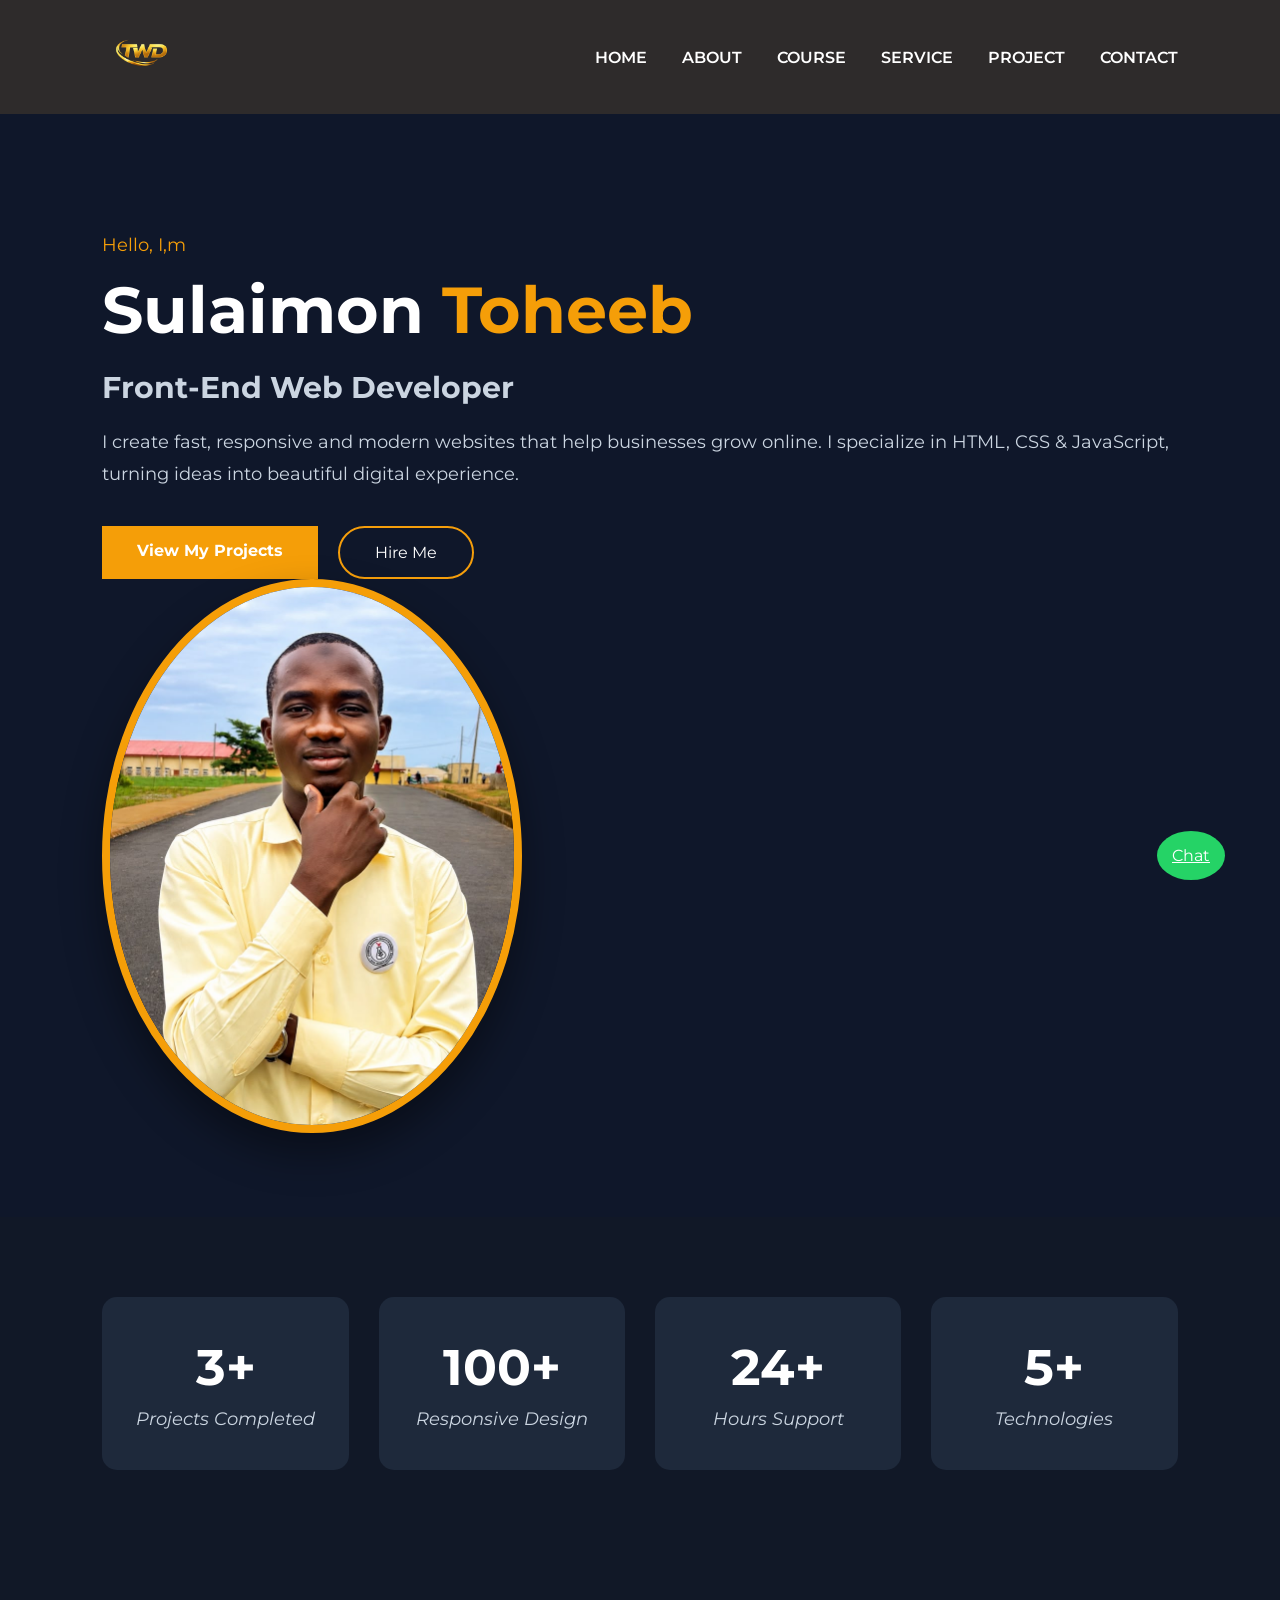
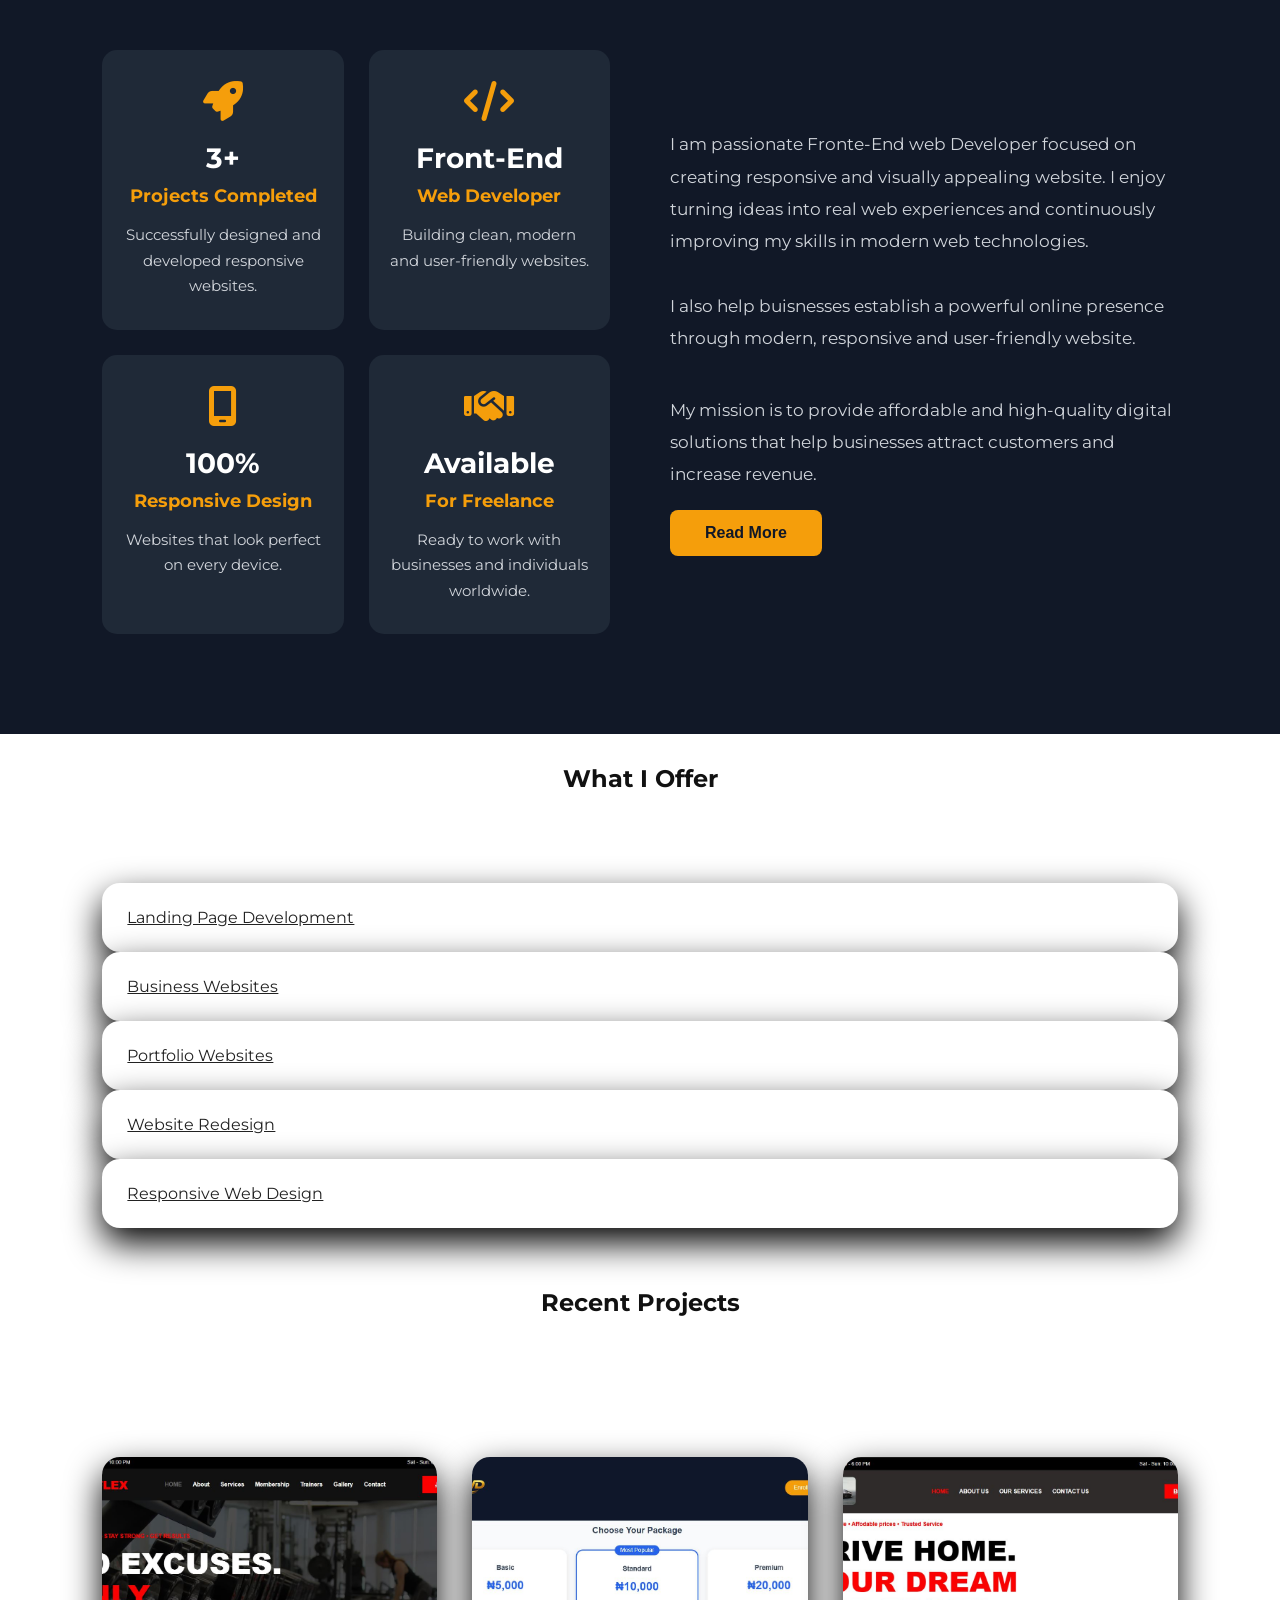
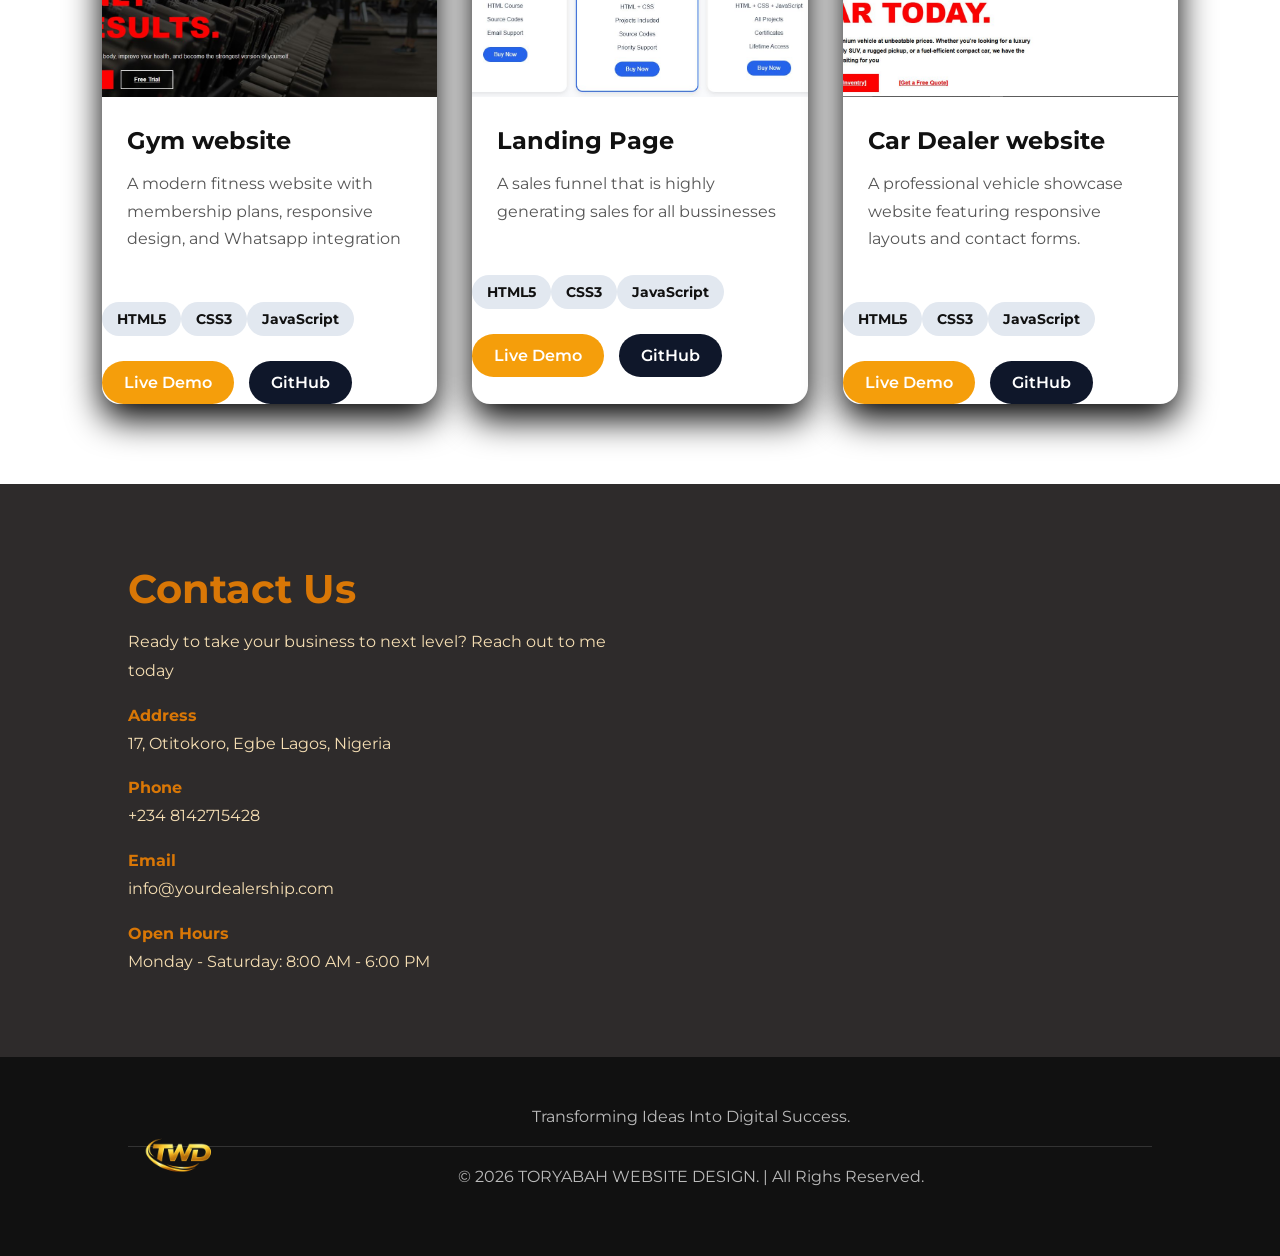
==== index.html @ d2d8fadf "initial website upload" ====
<!DOCTYPE html>
<html lang="en">
<head>
    <meta charset="UTF-8">
    <meta name="viewport" content="width=device-width, initial-scale=1.0">
   <title>Toryabah_Webite_Design | Fronte-End Developer</title>
    <link rel="preconnect" href="https://fonts.googleapis.com">
    <link rel="preconnect" href="https://fonts.gstatic.com" crossorigin>
    <link href="https://fonts.googleapis.com/css2?family=Montserrat:wght@300;400;500;600;700;800&display=swap" rel="stylesheet">
    <link rel="stylesheet" href="https://cdnjs.cloudflare.com/ajax/libs/font-awesome/6.7.2/css/all.min.css">
    <link rel="stylesheet" href="style.css">
    <link rel="icon" type="image/png" href="image/fav-icon.png">
</head>
<body>
    <header>

        <nav>

            <div class="logo">
            <a href="index.html"><img src="./image/fav-icon.png" alt=""></a>
            </div>

            <ul class="nav-links">
                <li class="active"><a href="index.html">home</a></li>
                <li><a href="about.html">about</a></li>
                <li><a href="course.html">course</a></li>
                <li><a href="service.html">service</a></li>
                 <li><a href="project.html">project</a></li>
                <li><a href="contact.html">contact</a></li>
                
            </ul>

            <div class="menu-btn">
                <i class="fas fa-bars"></i>
            </div>
        </nav>
    </header>

    <!--HERO SECTION-->
    <section class="hero">
        <div class="hero-text">

            <p class="intro">
                Hello, I,m
            </p>

            <h1>Sulaimon <span>Toheeb</span></h1>
            <h2>Front-End Web Developer</h2>
           
            <p class="description">
                I create fast, responsive and modern websites that help businesses grow online. 
                I specialize in HTML, CSS & JavaScript, turning ideas into beautiful digital experience.
            </p>

           <div class="hero-button">
             <a href="project.html" class="primary-btn">View My Projects</a>
            <a href="contact.html" class="secondary-btn">Hire Me</a>
           </div>

           <div class="hero-image">
            <img src="./image/My_image.jpg" alt="">
           </div>

        </div>
    </section>


    <!--WHY CHOOSE ME SECTION-->

    <section class="">

            <div class="stats">
                <div class="stat-box">
                    <h2 class="counter" data-target="3">0</h2>
                    <p>Projects Completed</p>
                </div>

                <div class="stat-box">
                    <h2 class="counter" data-target="100">0</h2>
                    <p>Responsive Design</p>
                </div>

                <div class="stat-box">
                    <h2 class="counter" data-target="24">0</h2>
                    <p>Hours Support</p>
                </div>

                <div class="stat-box">
                    <h2 class="counter" data-target="5">0</h2>
                    <p>Technologies</p>
               </div>
             </div>
    </section>

    <!--ABOUT SECTION-->

    <section class="about-me">
        
        <div class="about-container">
            <div class="about-highlights">

    <div class="highlight-card">
                <i class="fas fa-rocket"></i>
                <h3>3+</h3>
                <h4>Projects Completed</h4>
                <p>Successfully designed and developed responsive websites.</p>
            </div>

            <div class="highlight-card">
                <i class="fas fa-code"></i>
                <h3>Front-End</h3>
                <h4>Web Developer</h4>
                <p>Building clean, modern and user-friendly websites.</p>
            </div>

            <div class="highlight-card">
                <i class="fas fa-mobile-screen"></i>
                <h3>100%</h3>
                <h4>Responsive Design</h4>
                <p>Websites that look perfect on every device.</p>
            </div>

            <div class="highlight-card">
                <i class="fas fa-handshake"></i>
                <h3>Available</h3>
                <h4>For Freelance</h4>
                <p>Ready to work with businesses and individuals worldwide.</p>
            </div>

        </div>

            <div class="text-box">
            <p>
                I am passionate Fronte-End web Developer focused on creating responsive and visually 
                appealing website. I enjoy turning ideas into real web experiences and continuously improving
                my skills in modern web technologies. <br><br>
                I also help buisnesses establish a powerful online presence through modern, responsive and user-friendly website.

            </p><br>

            <p>
                My mission is to provide affordable and high-quality digital solutions that help businesses
                attract customers and increase revenue.
            </p>

           <button class="about-btn"><a href="about.html">Read More</a></button>
            </div>
        </div>
    </section>

    
    <!--SERVICES SECTION-->

    <section class="service">
        <h2 class="section-title">What I Offer</h2>

            <div class="grid-a">
                <div class="card"><a href="#">Landing Page Development</a></div>

                <div class="card"><a href="#">Business Websites</a></div>

                <div class="card"><a href="#">Portfolio Websites</a></div>

                <div class="card"><a href="#">Website Redesign</a></div>

                <div class="card"><a href="#">Responsive Web Design</a></div>
            </div>
    </section>

    

    <!--PROJECTS SECTION-->

    <section class="project">
        <h2 class="section-title">Recent Projects</h2>

            <div class="grid-project">

                <div class="project-card">
                    <div class="project-image">
                        <img src="./image/gym_photo.JPG" alt="image avaliability">
                    </div>

                    <div class="project-content">
                        <h3>Gym website</h3>

                        <p>
                        A modern fitness website with membership plans, responsive design, and Whatsapp integration
                    </p>
                    </div>

                    <div class="project-tech">
                        <span>HTML5</span>
                        <span>CSS3</span>
                        <span>JavaScript</span>
                    </div>

                    <div class="project-button">
                        <a href="#" class="live-btn">Live Demo</a>
                        <a href="#" class="github-btn">GitHub</a>
                    </div>
                    
                </div>
                
                
                <div class="project-card">
                    <div class="project-image">
                        <img src="./image/sales_photo.JPG" alt="image avaliability">
                    </div>

                    <div class="project-content">
                        <h3>Landing Page</h3>

                        <p>
                             A sales funnel that is highly generating sales for all bussinesses
                        </p>
                    </div>

                    <div class="project-tech">
                        <span>HTML5</span>
                        <span>CSS3</span>
                        <span>JavaScript</span>
                    </div>

                    <div class="project-button">
                        <a href="https://toryabah.github.io/Code-Future/#" class="live-btn">Live Demo</a>
                        <a href="#" class="github-btn">GitHub</a>
                    </div>
                    
                </div>


                 <div class="project-card">
                    <div class="project-image">
                        <img src="./image/car_photo.JPG" alt="image avaliability">
                    </div>

                    <div class="project-content">
                         <h3>Car Dealer website</h3>

                        <p>
                            A professional vehicle showcase website featuring responsive layouts and contact forms.
                        </p>
                    </div>

                    <div class="project-tech">
                        <span>HTML5</span>
                        <span>CSS3</span>
                        <span>JavaScript</span>
                    </div>

                    <div class="project-button">
                        <a href="#" class="live-btn">Live Demo</a>
                        <a href="#" class="github-btn">GitHub</a>
                    </div>
                    
                </div>
            
            </div>
    </section>


     <!--CONTACT & MAP SECTION-->

    <section class="contact-info" id="contact">
        <div class="contact-container">

            <div class="contact-info">
                <h2>Contact Us</h2>
                <p>
                    Ready to take your business to next level? Reach out to me today
                </p>

                <div class="info-box">
                    <h4>Address</h4>
                    <p>17, Otitokoro, Egbe Lagos, Nigeria</p>
                </div>

                <div class="info-box">
                    <h4>Phone</h4>
                    <p>+234 8142715428</p>
                </div>

                <div class="info-box">
                    <h4>Email</h4>
                    <p>info@yourdealership.com</p>
                </div>

                <div class="info-box">
                    <h4>    Open Hours</h4>
                    <p>Monday - Saturday: 8:00 AM - 6:00 PM</p>
                </div>
            </div>

            <!--GOOGLE MAP SECTION-->

            <div class="map">
        
                <iframe src="https://www.google.com/maps/embed?pb=!1m18!1m12!1m3!1d3963.816328585196!2d3.2785801743594916!3d6.544862422916042!2m3!1f0!2f0!3f0!3m2!1i1024!2i768!4f13.1!3m3!1m2!1s0x103b8fbf0b01f88b%3A0xfa93afa19399797b!2s17%20Otitokoro%20St%2C%20Egbe%2C%20Lagos%20102213%2C%20Lagos!5e0!3m2!1sen!2sng!4v1782736744847!5m2!1sen!2sng" 
                width="600" height="450" style="border:0;" allowfullscreen="" loading="lazy" referrerpolicy="strict-origin-when-cross-origin"></iframe>
            </div>
        </div>
    </section>

    <!--FOOTER SECTION-->
        <footer class="footer">
            <div class="footer-content">
            <a href="index.html"> <img src="./image/fav-icon.png" alt="Logo Avalaibility"></a>
            <p>
                Transforming Ideas Into Digital Success.  
            </p>

            <!--   <div class="social-icon">
                <a href="" class="fab fa-facebook-f"></a>
                <a href="" class="fab fa-instagram"></a>
               <a href="" class="fab fa-x-twitter"></a>
                <a href="" class="fab fa-whatsapp"></a>
                <a href="" class="fab fa-youtube"></a>
            </div>  -->

            <p class="copyright">
                &copy; 2026 TORYABAH WEBSITE DESIGN. | All Righs Reserved.
            </p>
            </div>
        </footer>

            <button id="scrollTopBtn">
                <i class="fas fa-arrow-up"></i>
            </button>


           <a href="https://wa.me/2348142715428" 
                style="position:fixed;bottom:20px;right: 55px;
                background:#25D366;color:white;
                padding:15px;border-radius:50%;">
                Chat
            </a>

            <script src="script.js"></script>

</body>
</html>
---- style.css ----
*{
            margin: 0; padding: 0;
            box-sizing: border-box;
            
        }

         html{
            scroll-behavior: smooth;
        }   

        @keyframes fadeIn{
            from{
                opacity: 0;
            }
            to{
                opacity: 1;
            }
        }

        body{
            font-family:'Montserrat', sans-serif;
            background:#fff;
            color:#111;
            
        
        }

        header {
             position: sticky; 
             width: 100%;
             top: 0; left: 0;
              z-index: 500;
        }
        .logo a img{
            width: 80px;
        }
        nav {
            background: #2e2b2b;
            display: flex;
            justify-content: space-between;
            align-items: center;
            padding: 15px 8%;
            transition: .4s;
        }
        .nav-links{
            display: flex;
            gap: 35px;
            list-style: none;
        }
        .nav-links a{
            color:#fff;
            text-decoration:none;
            font-size: 16px;
            font-weight:600;
            transition: 3s;
            text-transform: uppercase;
            position: relative;
        }
        .menu-btn{
            display: none;
            font-size: 30px;
            color: #fff;
             cursor: pointer;
            transition: .3s ease;
        }

        .menu-btn:hover{
            color: #f59e0b;
            transform: rotate(90deg);
        }

        /* NAV-BAR MOBILE STYLING  */

        @media(max-width: 768px) {
            .menu-btn{
                display: block;
            }

            .nav-links{
                position: absolute;
                top: 100%;
                right: -100%;
                background: #0F172A;
                display: flex;
                flex-direction: column;
                text-align: center;
                padding: 25px 0;
                transition: .4s;
            }
            .nav-links.active{
                right: 0;
            }  
        }  


            /* HERO STYLING */

        .hero{
            min-height: 100vh;
            background: #0F172A;
            justify-content: space-between;
            display:flex;
            align-items:center;
            padding:120px 8% 80px;
            gap: 60PX; color: #fff;
            flex-wrap: wrap;
            padding-top: 120px;
        }

         .hero-text {
            flex: 1; min-width: 300px;
         }

         .intro {
            color: #F59E08;
            font-size: 18px; margin-bottom: 15px;
         }

         .hero h1{
            font-size: 65px; line-height: 1.2;
         }
         .hero h1 span {
            color: #F59E08;
         }
         .hero h2{
            font-size: 30px; margin: 20px 0;
            color: #cbd5e1;
         }
         .description {
            font-size: 18px;
            line-height: 1.8;
            color: #cbd5e1;
            margin-bottom: 35px;
         }

         .hero-imgage {
            flex: 1;
            display: flex;
            justify-content: center;
         }

         .hero-image img{
            width: 420px;
            max-width: 100%;
            border-radius: 50%;
            border: 8px solid #F59E08;
            animation: float 4s ease-in-out infinite;
            box-shadow: 0 20px 40px rgba(0,0,0,.4);
         }
         @keyframes float{
            0%{
                transform: translateY(0);
            }
            50%{
                transform: translateY(-15px);
            }
            100%{
                transform: translateY(0);
            }
         }

        /* HERO BUTTON */

        .hero-button{
            display: flex;
            gap: 20px;
            flex-wrap: wrap;
        }

        .primary-btn {
            background: #F59E08;
             color: #fff;
            padding: 15px 35px;
            text-decoration: none; 
            font-weight: bold;
            transition: .4s;
        }
        .primary-btn:hover{
            background: #fff; color: #0F172A;
        }

        .secondary-btn {
            background: transparent;
            border: 2px solid #f59e0b;
            color: #fff;
            padding: 15px 35px; 
            text-decoration: none;
            border-radius: 50px;
            transition: .4s;
        }
        .secondary-btn:hover {
            background: #F59E08; 
        }

        /* HERO MOBILE RESPONSIVE */

        
        @media(max-width: 768px){
            .hero h1{
                font-size: 40px;
            }
            .hero h2{
                font-size: 22px;
            }
            .description{
                font-size: 16px;
            }
            .hero-button{
                justify-content: center;
            }
            .hero-image img{
                width: 280px;
            }
        }


        /* ===========================
                INDEX ABOUT SECTION
            =========================== */

        .about-me{
            padding:100px 8%;
            background:#111827;
        }

        .about-container{
            display:grid;
            grid-template-columns:repeat(2,1fr);
            gap:60px;
            align-items:center;
        }

        /*===========================
               ABOUT HIGHLIGHTS
        ===========================*/

        .about-highlights{
            display:grid;
            grid-template-columns:repeat(2,1fr);
            gap:25px;
        }

        .highlight-card{
            background:#1F2937;
            padding:30px 20px;
            border-radius:15px;
            text-align:center;
            transition:.4s ease;
            cursor:pointer;
            border:1px solid transparent;
        }

        .highlight-card:hover{
            transform:translateY(-10px);
            border-color:#F59E0B;
            box-shadow:0 10px 30px rgba(245,158,11,.25);
        }

        .highlight-card i{
            font-size:40px;
            color:#F59E0B;
            margin-bottom:20px;
        }

        .highlight-card h3{
            color:#fff;
            font-size:28px;
            margin-bottom:10px;
        }

        .highlight-card h4{
            color:#F59E0B;
            margin-bottom:15px;
            font-size:18px;
        }

        .highlight-card p{
            color:#d1d5db;
            line-height:1.7;
            font-size:15px;
        }

        /*===========================
              TEXT CONTENT
        ===========================*/

        .text-box{
            color:#fff;
        }

        .text-box p{
            font-size:17px;
            line-height:1.9;
            color:#d1d5db;
            margin-bottom:20px;
        }

        .about-btn{
            padding:14px 35px;
            border:none;
            border-radius:8px;
            background:#F59E0B;
            cursor:pointer;
            transition:.3s ease;
        }

        .about-btn:hover{
            background:#fff;
            transform:translateY(-5px);
        }

        .about-btn a{
            color:#111827;
            text-decoration:none;
            font-weight:600;
            font-size:16px;
        }

        /*===========================
              TABLET
        ===========================*/

        @media (max-width:992px){

            .about-container{
                grid-template-columns:1fr;
                gap:50px;
            }

            .text-box{
                text-align:center;
            }

        }

                /*===========================
                      MOBILE
                ===========================*/

                @media (max-width:768px){

                    .about-me{
                        padding:70px 6%;
                    }

                    .about-highlights{
                        grid-template-columns:1fr;
                        gap:20px;
                    }

                    .highlight-card{
                        padding:25px 20px;
                    }

                    .highlight-card i{
                        font-size:35px;
                    }

                    .highlight-card h3{
                        font-size:24px;
                    }

                    .highlight-card h4{
                        font-size:17px;
                    }

                    .text-box p{
                        font-size:16px;
                        text-align:center;
                    }

                    .about-btn{
                        width:100%;
                    }

                }

                /*===========================
                      SMALL PHONES
                ===========================*/

                @media (max-width:480px){

                    .about-me{
                        padding:60px 5%;
                    }

                    .highlight-card{
                        padding:20px 15px;
                    }

                    .highlight-card i{
                        font-size:30px;
                    }

                    .highlight-card h3{
                        font-size:22px;
                    }

                    .text-box p{
                        font-size:15px;
                    }

                }
                

            /* WHY CHOOSE ME STYLING */

        .stats{
            display: grid;
            grid-template-columns: repeat(4, 1fr);
            gap: 30px;
            padding: 80px 8%;
            background: #111827;
            color: #fff; text-align: center;
        }
        .stat-box{
            background: #1e293b;
            padding: 40px 20px;
            border-radius: 15px;
            transition: .4s; cursor: pointer;
        }
        .stat-box:hover{
            transform: translateY(-10px); background: #F59E08;
        }
        .stat-box h2{
            font-size: 50px;
            margin-bottom: 10px; color: #fff;
        }
        .stat-box p{
            font-size: 18px; color: #cbd5e1; font-style: italic;
        }

             /* MOBILE RESPONSIVE */

        @media(max-width: 768px){
            .stats{
                grid-template-columns: repeat(2, 1fr);
            }
        }
        @media(max-width: 480px){
            .stats{
                grid-template-columns: 1fr;
            }
        }


        /* ALL BANNER */

        .section-title{
            text-align:center;
            margin-bottom:60px;
            margin-top: 30px;
        }

        .section-title h2{
            color:#D97706;
            margin-bottom:10px;
        }

        .section-title h2{
            font-size:42px;
            
        }
        .section-title h2 a{
            color: rgb(0, 0, 0, 0.7);
        }

        .about-banner,
        .service-banner,
        .project-banner,
        .contact-banner{

            background: #fff;


            background-size: cover;
            background-position: center;

            height: 300px;

            display: flex;
            justify-content: center;
            align-items: center;
        }

        .about-banner h1,
        .service-banner h1,
        .project-banner h1,
        .contact-banner h1{

            color: #000;
            font-size: 50px;
        }

        
        /* GRIDES STYLING */

        .grid-skill,
        .grid-project,
        .grid-service{
            display:grid;
            grid-template-columns:repeat(auto-fit,minmax(300px,1fr));
            gap:35px;
            padding:80px 8%;
        }

        .card{
            background: white; padding: 25px;
            border-radius: 18px;
            box-shadow: 0 15px 35px rgba(0, 0, 0, 12);
            transition: 4s;
            overflow: hidden;
            
        }

        .card a{
            color: #222;
        }

        .card:hover{
            transform: translateY(-5px); background: #0F172A; color: wheat;
        }

        .grid-a{
            padding:30px 8%;
        }

        .grid-a .card:hover{
            transform: translateY(-5px); background: #D97706; 
            border-radius: 10px; overflow: hidden;
            transition:0.4s; 
        }
        .grid-a a:hover{
            color: #222; font-weight: bold;
        }

        .skill .card{
            text-align: center; font-weight: bold;
        }

        .grid-project img,
        .grid-service img,
        .grid-skill img{
            width: 100%;
        }

        .card-btn{
            display: inline-block;
            background: #D97706;
            padding: 12px 30px; border-radius: 30px;
            text-decoration: none; margin-top: 10px;
            transition: .3s;
            
        }

        .card-btn:hover {
            background: #f59e0b; color: #fff;
            padding: 12px 22px; border-radius: 30px;
            text-decoration: none; font-weight: 600; 
        }


        /* INDEX PROJECT SECTION STYLING */

        .project-card {
            background: #fff;
            border-radius: 18px;
            overflow: hidden;
            box-shadow: 0 15px 35px rgba(0, 0, 0, 12);
            transition: .4s;
        }
        .project-card:hover{
            transform: translateY(-12px);
        }

        .project-image{
            overflow: hidden;
        }
        .project-image img{
            width: 100%; height: 240px;
            object-fit: cover; transition: .5s;
        }

        .project-card:hover img{
            transform: scale(1.1);
        }

        .project-content{
            padding: 25px;
        }
        .project-content h3{
            margin-bottom: 15px;
            font-size: 24px;
        }
        .project-content p{
            color: #555; line-height: 1.7;
        }
        .project-tech{
            margin: 25px 0;
            display: flex; flex-wrap: wrap;
        }
        .project-tech span{
            background: #E2E8F0;
            padding: 8px 15px;
            border-radius: 25px;
            font-size: 14px;
            font-weight: bold;
        }
        .project-button{
            display: flex; gap: 15px;
            margin-top: 20px;
        }

        .live-btn{
            background: #f59e0b; color: #fff;
            padding: 12px 22px; border-radius: 30px;
            text-decoration: none; font-weight: 600;
        }

        .live-btn:hover{
            background: #D97706;
        }
        
        .github-btn{
            background: #0F172A; color: #fff;
            padding: 12px 22px; border-radius: 30px;
            text-decoration: none; font-weight: 600;
        }
        .github-btn:hover{
            background: #2563eb;
        }

        /* MOBILE RESPONSIVENESS */

        @media(max-width: 768px) {
            .project-button{
                flex-direction: column;
            }
            .project-button a{
                text-align: center; width: 100%;
            }
            .project-image img{
                height: 220px;
            }
        }

        /* SERVICE AND COURSE PAGE STYLING */

        .services-grid,
        .course-grid{

                display:grid;

                grid-template-columns:repeat(auto-fit,minmax(300px,1fr));

                gap:30px;

                padding:80px 8%;
                }

                .service-card,
                .course-card{

                background:#fff;

                padding:35px;

                border-radius:15px;

                box-shadow:0 10px 25px rgba(0,0,0,.1);

                transition:.4s;

                text-align:center;
                }

                .service-card:hover,
                .course-card:hover{

                transform:translateY(-10px);

                background:#0F172A;

                color:#fff;
                }

                .course-intro{

                max-width:700px;

                margin:auto;

                text-align:center;

                padding:20px;

                line-height:1.8;
                }


                /* CONTACT PAGE */ 

            .contact-page{

                display: grid;
                grid-template-columns: repeat(auto-fit, minmax(350px,1fr));

                gap: 50px;
                padding: 80px;
            }

            .contact-info h2{

                color: #0F172A;
                margin-bottom: 20px;
            }

            .contact-info p{

                line-height: 1.8;
                color: #000;
            }

            .info-box{

                margin-top: 30px;
            }

            .info-box h3{

                color: #0F172A;
                margin-bottom: 10px;
            }

            #info-box p{
                color: #D97706;
            }
        
       

        /* CONTACT FORM */

        .contact-form form{

            display: flex;
            flex-direction: column;
        }

        .contact-form input,
        .contact-form textarea{

            padding: 15px;
            margin-bottom: 20px;

            border: 1px solid #ccc;
            border-radius: 5px;

            font-size: 16px;
        }

        .contact-form textarea{

            height: 150px;
            resize: none;
        }

        .contact-form button{

            background: #0F172A;
            color: white;

            border: none;

            padding: 15px;

            font-size: 16px;

            cursor: pointer;

            border-radius: 5px;
        }
                /* FOOTER CONTACT STYLING HOME PAGE */

                #contact {
                    padding: 80px 10%; background: #2e2b2b;
                }

                .contact-container {
                    display: grid;
                    grid-template-columns: repeat(2, 1fr);
                    gap: 50px; align-items: center;
                }
                .contact-info h2 {
                    font-size: 2.5rem; margin-bottom: 15px;
                    color: #D97706;
                }
                .contact-info p{
                    color: wheat; line-height: 1.8;
                }
                .info-box {
                    margin-top: 20px;
                }
                .info-box h4 {
                    color: #D97706; margin-bottom: 5px;
                }
                /* INDEX SECTION CONTACT MOBILE RESPONSIVE */

                @media(max-width: 768px) {
                    .contact-container{
                        grid-template-columns: 1fr; gap: 30px;
                    }
                    .contact-info{
                        width: 100%;
                    }
                    .map{
                        width: 100%;
                    }
                    .map iframe{
                        width: 100%;
                        height: 300px;
                        border-radius: 10px;
                    }
                }
        /* MAP STYLING */

        .map iframe {
            width: 100%; height: 400px;
            border: none; border-radius: 15px;
        }

        /* FOOTER */

        .footer {
            background: #111; color: #fff;
            text-align: center; padding: 50px 10%;
        }

        .footer h3 {
            font-size: 2rem; margin-bottom: 15px;
        }
        .footer p {
            color: #bbb; margin-bottom: 20px;
        }

        .footer img {
            width: 10%; float: left; top: auto;
        }

        .copyright {
            border-top: 1px solid #333;
            padding-top: 20px; margin-top: 20px;
        }

        /* TABLET RESPONSIVENESS */

        @media (max-width:992px){
            h1{
                font-size:2.5rem;
            }
            h2{
                font-size: 2rem;
            }
            p{
                font-size: 16px;
            }
            .hero{
                padding: 80px 20px;
            }
            .hero-content{
                width: 100%;
            }
            .grid,
            .card,
            .service,
            .project{
                display: grid;
                grid-template-columns: repeat(2,1fr);
            }
            .about-container{
                flex-direction: column;
                text-align: center;
            }
            section{
                padding: 60px 20px;
            }
        }

        /* MOBILE PHONE */

        @media (max-width: 768px) {
            nav{
                padding: 15px;
            }
            nav ul{
                flex-direction: column;
                align-items: center;
                gap: 15px;
            }
            h1{
                font-size: 2rem;
            }
            h2{
                font-size: 1.6rem;
            }
            p{
                font-size: 15px;
            }
            .hero{
                min-height: 100vh;
                padding: 70px 20px;
            }
            .hero-content{
                width: 100%;
            }

            .primary-btn,
            .secondary-btn{
                display: flex;
                flex-direction: column;
                gap: 15px;
            }

            .hero-button{
                flex-direction: column;
                text-align: center;
            }
            
            .grid,
            .card,
            .service,
            .project{
                grid-template-columns: 1fr;
            }

            .about-container{
                flex-direction: column;
            }

            .about-card img{
                width: 100%;
            }

            button,
            .btn{
                width: 100%;
                text-align: center;
            }

            iframe{
                width: 100%;
                height: 300px;
            }

            
        }

        /* SMALL PHONES */

        @media (max-width: 480px){
            h1{
                font-size: 1.8rem;
            }
            h2{
                font-size: 1.4rem;
            }
            p{
                font-size: 14px;
            }
            section{
                padding: 50px 15px;
            }
            .logo{
                font-size: 22px;
            }
            .card{
                padding: 20px;
            }
            footer{
                text-align: center;
            }
        }

                /*=========================
        SCROLL TO TOP
        =========================*/

        #scrollTopBtn{

            position:fixed;

            bottom:25px;

            right:25px;

            width:50px;

            height:50px;

            border:none;

            border-radius:50%;

            background:#F59E0B;

            color:#fff;

            font-size:20px;

            cursor:pointer;

            display:none;

            z-index:1000;

            transition:.3s;
        }

        #scrollTopBtn:hover{

            background:#2563EB;

            transform:translateY(-5px);
        }



        /* SOCIAL MEDIA STYLING  */

      /*   .social-icon {
            margin-bottom: 25px;
        }

         .social-icon a {
            display: inline-flex; justify-content: center; align-items: center;
            width: 45px; height: 45px; margin: 0 8%; background: #222; color: #fff;
            border-radius: 50%; text-decoration: none; font-size: 18px; transition: 0.3s ease;
        }
        .social-icon a:hover{
            background: #ff4500; transform: translateY(-5px);
        }
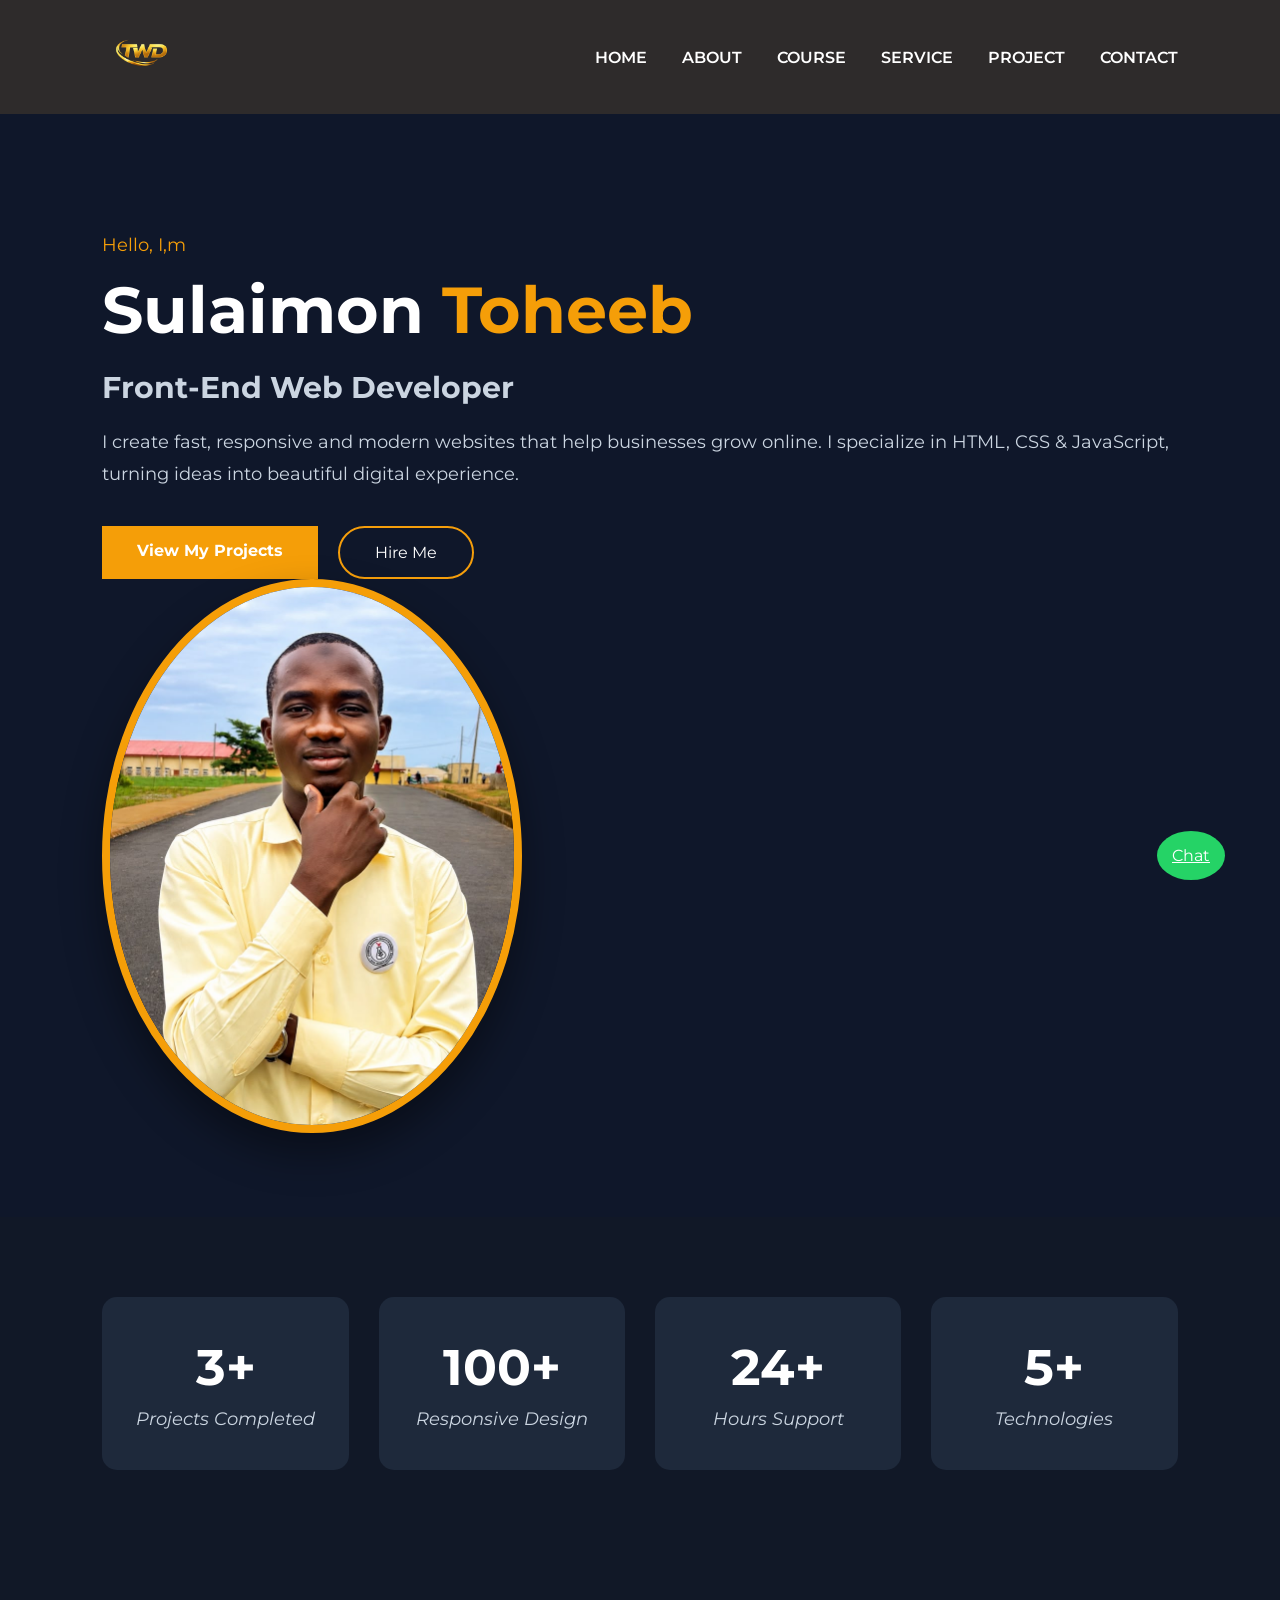
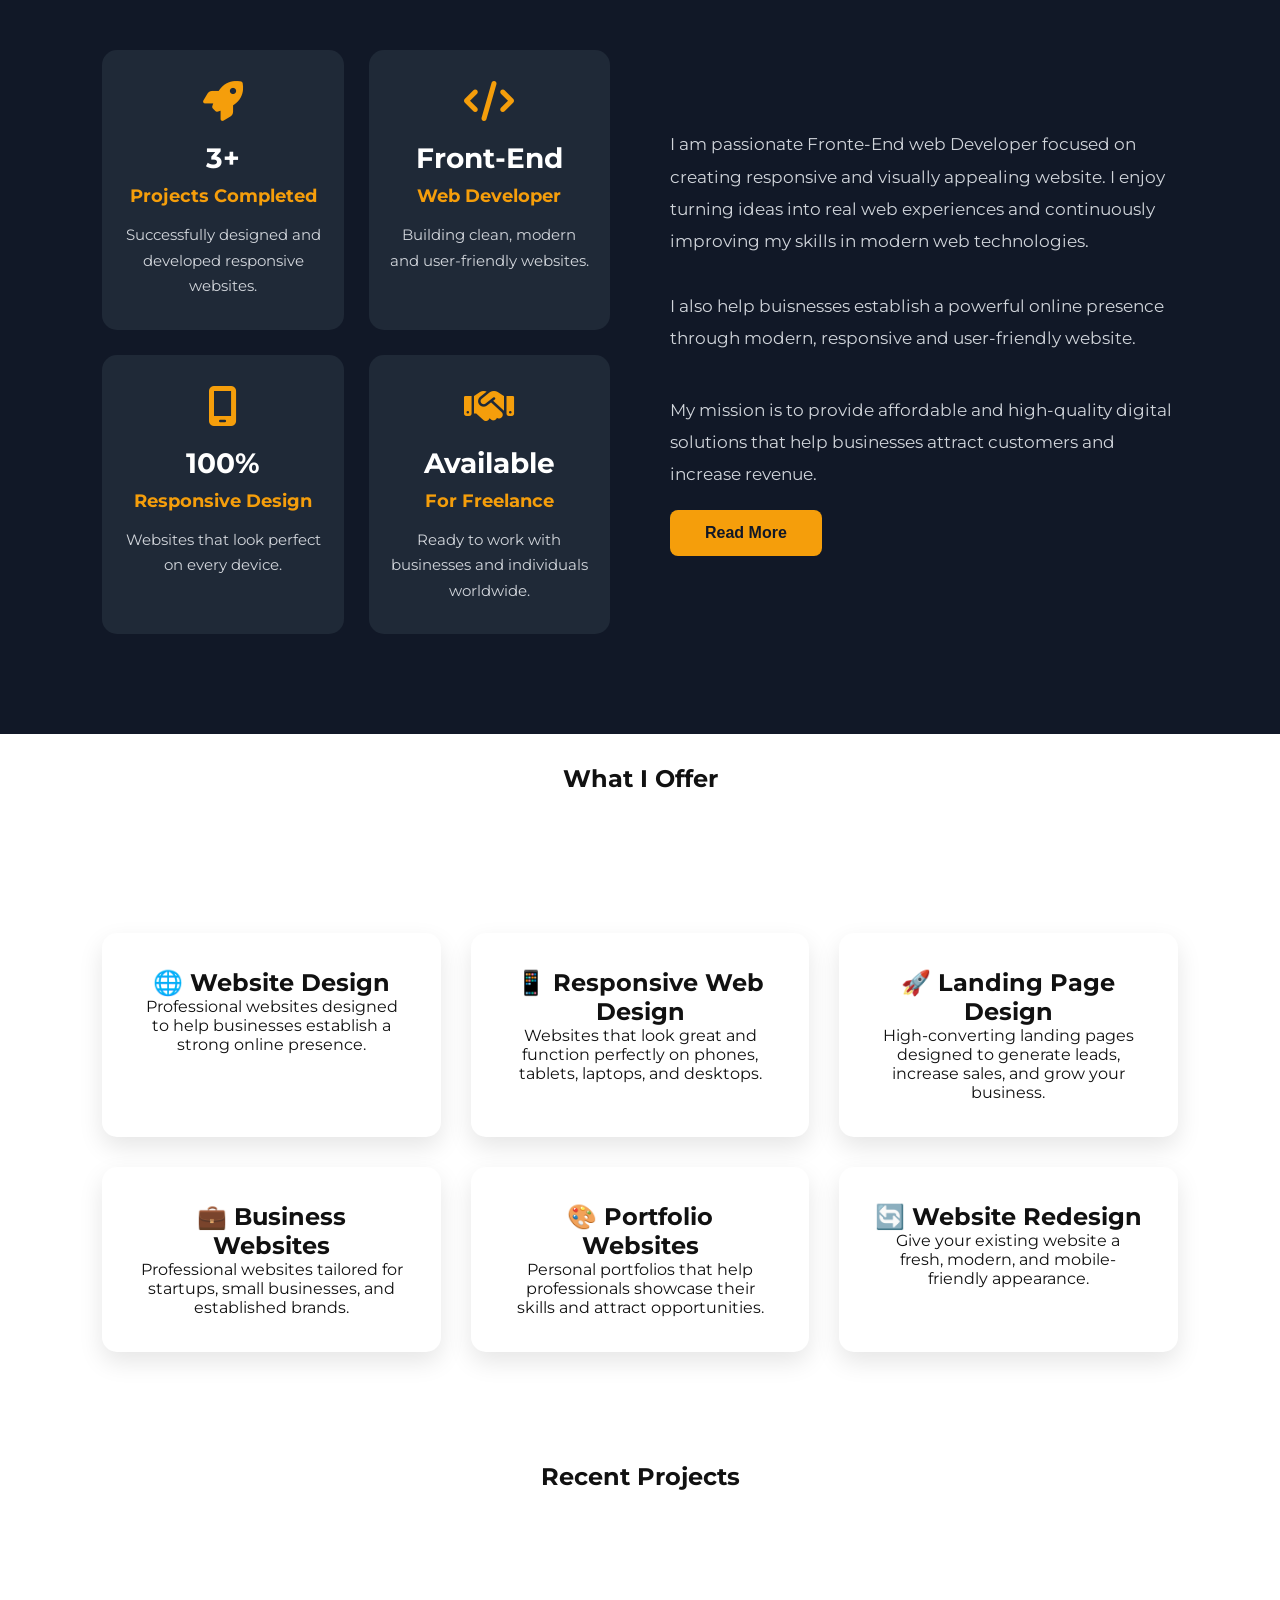
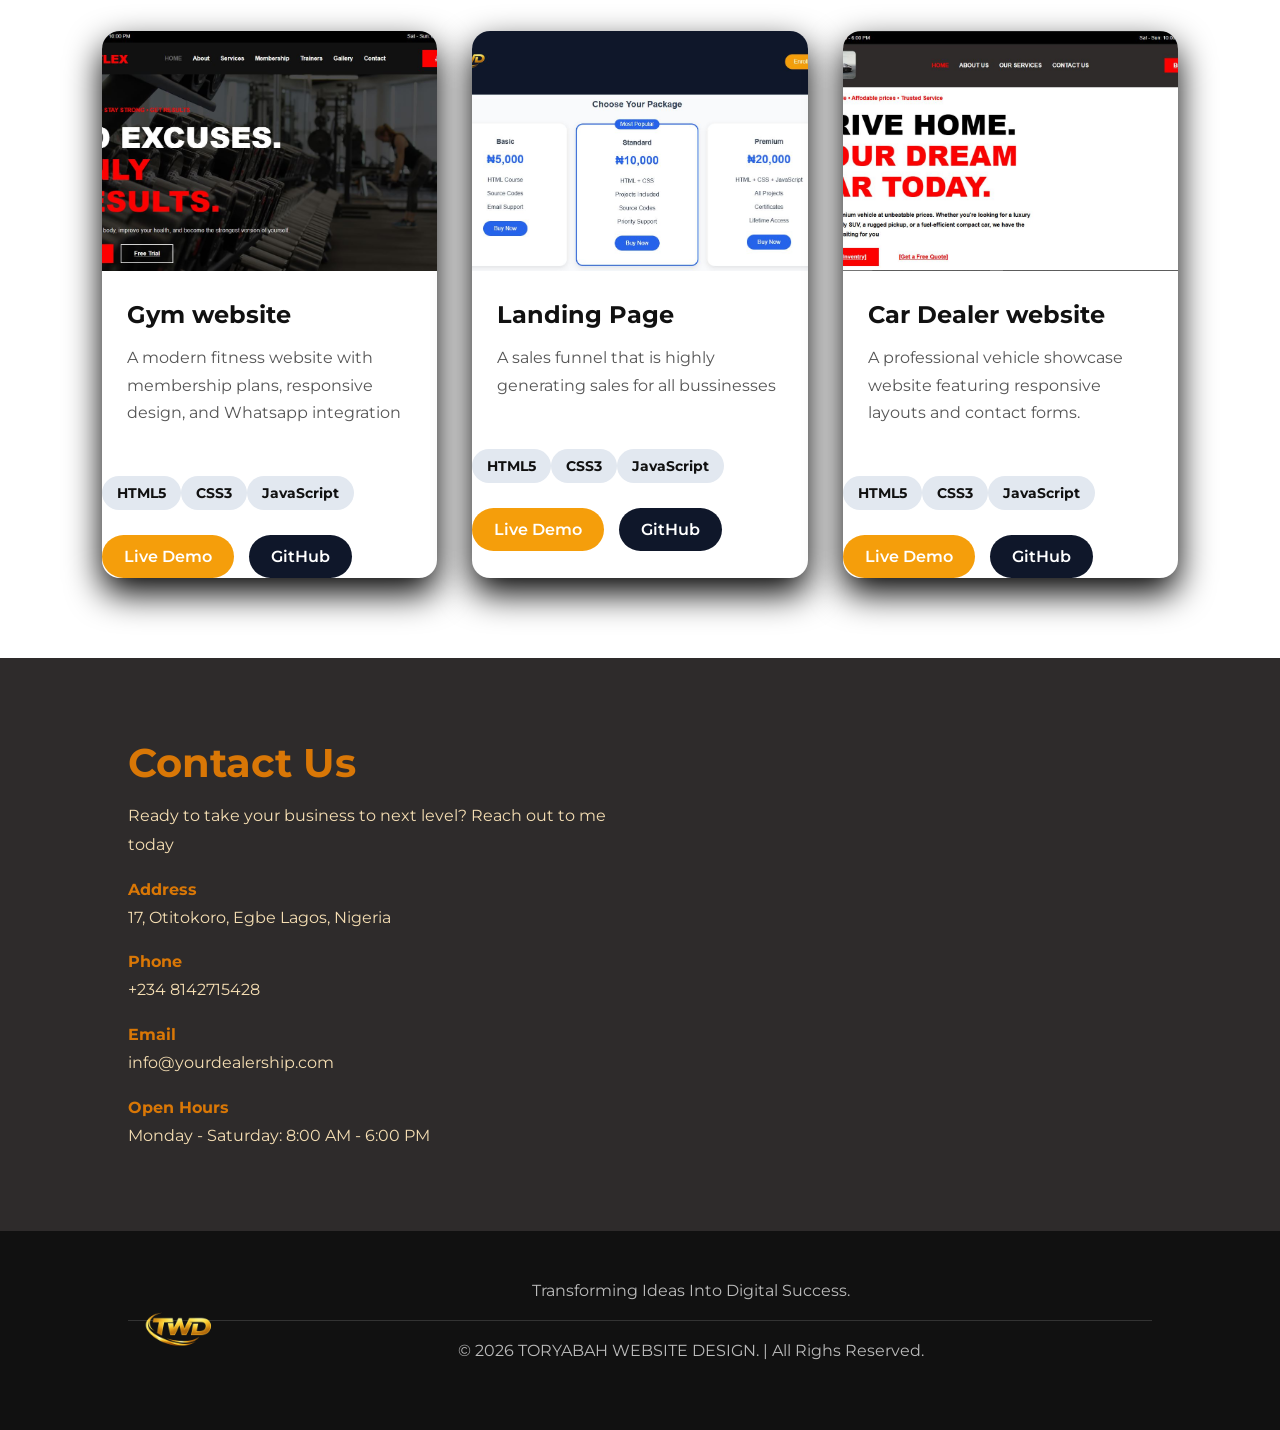
==== commit 5847c8a9: "Initial website upload" ====
--- a/index.html
+++ b/index.html
@@ -151,21 +151,75 @@
     
     <!--SERVICES SECTION-->
 
-    <section class="service">
-        <h2 class="section-title">What I Offer</h2>
-
-            <div class="grid-a">
-                <div class="card"><a href="#">Landing Page Development</a></div>
-
-                <div class="card"><a href="#">Business Websites</a></div>
-
-                <div class="card"><a href="#">Portfolio Websites</a></div>
-
-                <div class="card"><a href="#">Website Redesign</a></div>
-
-                <div class="card"><a href="#">Responsive Web Design</a></div>
-            </div>
-    </section>
+    <section class="services-page">
+
+            <h1 class="section-title">What I Offer</h1>
+
+            <div class="services-grid">
+
+            <div class="service-card">
+
+            <h2>🌐 Website Design</h2>
+
+            <p>
+            Professional websites designed to help businesses establish a strong online presence.
+            </p>
+
+            </div>
+
+            <div class="service-card">
+
+            <h2>📱 Responsive Web Design</h2>
+
+            <p>
+            Websites that look great and function perfectly on phones, tablets, laptops, and desktops.
+            </p>
+
+            </div>
+
+            <div class="service-card">
+
+            <h2>🚀 Landing Page Design</h2>
+
+            <p>
+            High-converting landing pages designed to generate leads, increase sales, and grow your business.
+            </p>
+
+            </div>
+
+            <div class="service-card">
+
+            <h2>💼 Business Websites</h2>
+
+            <p>
+            Professional websites tailored for startups, small businesses, and established brands.
+            </p>
+
+            </div>
+
+            <div class="service-card">
+
+            <h2>🎨 Portfolio Websites</h2>
+
+            <p>
+            Personal portfolios that help professionals showcase their skills and attract opportunities.
+            </p>
+
+            </div>
+
+            <div class="service-card">
+
+            <h2>🔄 Website Redesign</h2>
+
+            <p>
+            Give your existing website a fresh, modern, and mobile-friendly appearance.
+            </p>
+
+            </div>
+
+            </div>
+
+</section>
 
     
 
--- a/style.css
+++ b/style.css
@@ -404,7 +404,7 @@
                 }
                 
 
-            /* WHY CHOOSE ME STYLING */
+            /* WHY CHOOSE ME (COUNTER) STYLING */
 
         .stats{
             display: grid;
@@ -453,10 +453,6 @@
             margin-top: 30px;
         }
 
-        .section-title h2{
-            color:#D97706;
-            margin-bottom:10px;
-        }
 
         .section-title h2{
             font-size:42px;
@@ -466,7 +462,7 @@
             color: rgb(0, 0, 0, 0.7);
         }
 
-        .about-banner,
+        
         .service-banner,
         .project-banner,
         .contact-banner{
@@ -484,7 +480,6 @@
             align-items: center;
         }
 
-        .about-banner h1,
         .service-banner h1,
         .project-banner h1,
         .contact-banner h1{
@@ -494,7 +489,7 @@
         }
 
         
-        /* GRIDES STYLING */
+        /* GRIDES/ PROJECT PAGE STYLING */
 
         .grid-skill,
         .grid-project,
@@ -519,25 +514,10 @@
         }
 
         .card:hover{
-            transform: translateY(-5px); background: #0F172A; color: wheat;
-        }
-
-        .grid-a{
-            padding:30px 8%;
-        }
-
-        .grid-a .card:hover{
-            transform: translateY(-5px); background: #D97706; 
-            border-radius: 10px; overflow: hidden;
-            transition:0.4s; 
-        }
-        .grid-a a:hover{
-            color: #222; font-weight: bold;
-        }
-
-        .skill .card{
-            text-align: center; font-weight: bold;
-        }
+            transform: translateY(-3px); background: #0F172A; color: wheat;
+        }
+
+        
 
         .grid-project img,
         .grid-service img,
@@ -780,6 +760,7 @@
 
             border-radius: 5px;
         }
+        
                 /* FOOTER CONTACT STYLING HOME PAGE */
 
                 #contact {
@@ -791,19 +772,25 @@
                     grid-template-columns: repeat(2, 1fr);
                     gap: 50px; align-items: center;
                 }
+                
                 .contact-info h2 {
                     font-size: 2.5rem; margin-bottom: 15px;
                     color: #D97706;
                 }
+
                 .contact-info p{
                     color: wheat; line-height: 1.8;
                 }
+
                 .info-box {
                     margin-top: 20px;
                 }
+
                 .info-box h4 {
                     color: #D97706; margin-bottom: 5px;
                 }
+
+
                 /* INDEX SECTION CONTACT MOBILE RESPONSIVE */
 
                 @media(max-width: 768px) {
@@ -822,35 +809,35 @@
                         border-radius: 10px;
                     }
                 }
-        /* MAP STYLING */
-
-        .map iframe {
-            width: 100%; height: 400px;
-            border: none; border-radius: 15px;
-        }
-
-        /* FOOTER */
-
-        .footer {
-            background: #111; color: #fff;
-            text-align: center; padding: 50px 10%;
-        }
-
-        .footer h3 {
-            font-size: 2rem; margin-bottom: 15px;
-        }
-        .footer p {
-            color: #bbb; margin-bottom: 20px;
-        }
-
-        .footer img {
-            width: 10%; float: left; top: auto;
-        }
-
-        .copyright {
-            border-top: 1px solid #333;
-            padding-top: 20px; margin-top: 20px;
-        }
+                      /* MAP STYLING */
+
+                .map iframe {
+                    width: 100%; height: 400px;
+                    border: none; border-radius: 15px;
+                }
+
+                /* FOOTER */
+
+                .footer {
+                    background: #111; color: #fff;
+                    text-align: center; padding: 50px 10%;
+                }
+
+                .footer h3 {
+                    font-size: 2rem; margin-bottom: 15px;
+                }
+                .footer p {
+                    color: #bbb; margin-bottom: 20px;
+                }
+
+                .footer img {
+                    width: 10%; float: left; top: auto;
+                }
+
+                .copyright {
+                    border-top: 1px solid #333;
+                    padding-top: 20px; margin-top: 20px;
+                }
 
         /* TABLET RESPONSIVENESS */
 
@@ -870,17 +857,9 @@
             .hero-content{
                 width: 100%;
             }
-            .grid,
-            .card,
-            .service,
-            .project{
-                display: grid;
-                grid-template-columns: repeat(2,1fr);
-            }
-            .about-container{
-                flex-direction: column;
-                text-align: center;
-            }
+            
+            /*section*/
+
             section{
                 padding: 60px 20px;
             }
@@ -897,19 +876,24 @@
                 align-items: center;
                 gap: 15px;
             }
+
             h1{
                 font-size: 2rem;
             }
+
             h2{
                 font-size: 1.6rem;
             }
+
             p{
                 font-size: 15px;
             }
+
             .hero{
                 min-height: 100vh;
                 padding: 70px 20px;
             }
+
             .hero-content{
                 width: 100%;
             }
@@ -926,20 +910,6 @@
                 text-align: center;
             }
             
-            .grid,
-            .card,
-            .service,
-            .project{
-                grid-template-columns: 1fr;
-            }
-
-            .about-container{
-                flex-direction: column;
-            }
-
-            .about-card img{
-                width: 100%;
-            }
 
             button,
             .btn{
@@ -967,9 +937,11 @@
             p{
                 font-size: 14px;
             }
+
             section{
                 padding: 50px 15px;
             }
+            
             .logo{
                 font-size: 22px;
             }
@@ -1024,6 +996,8 @@
         }
 
 
+
+        
 
         /* SOCIAL MEDIA STYLING  */
 
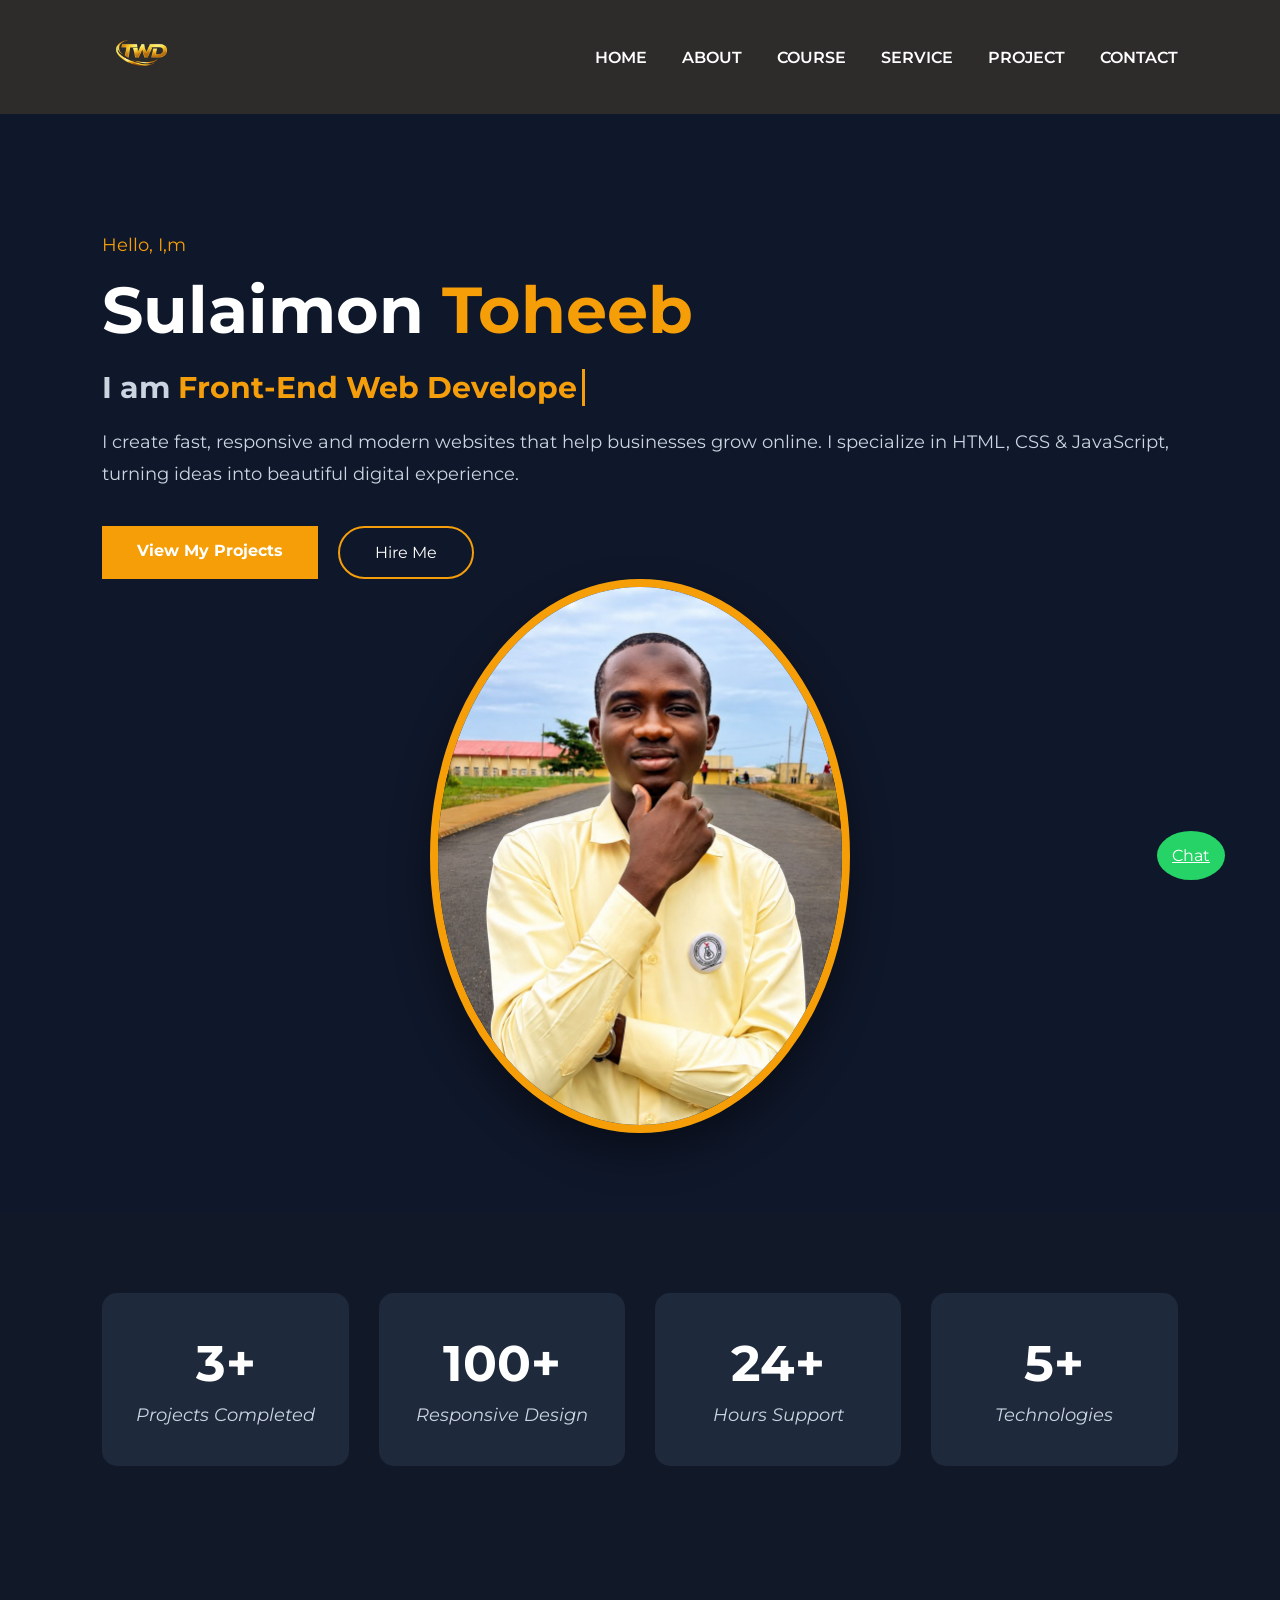
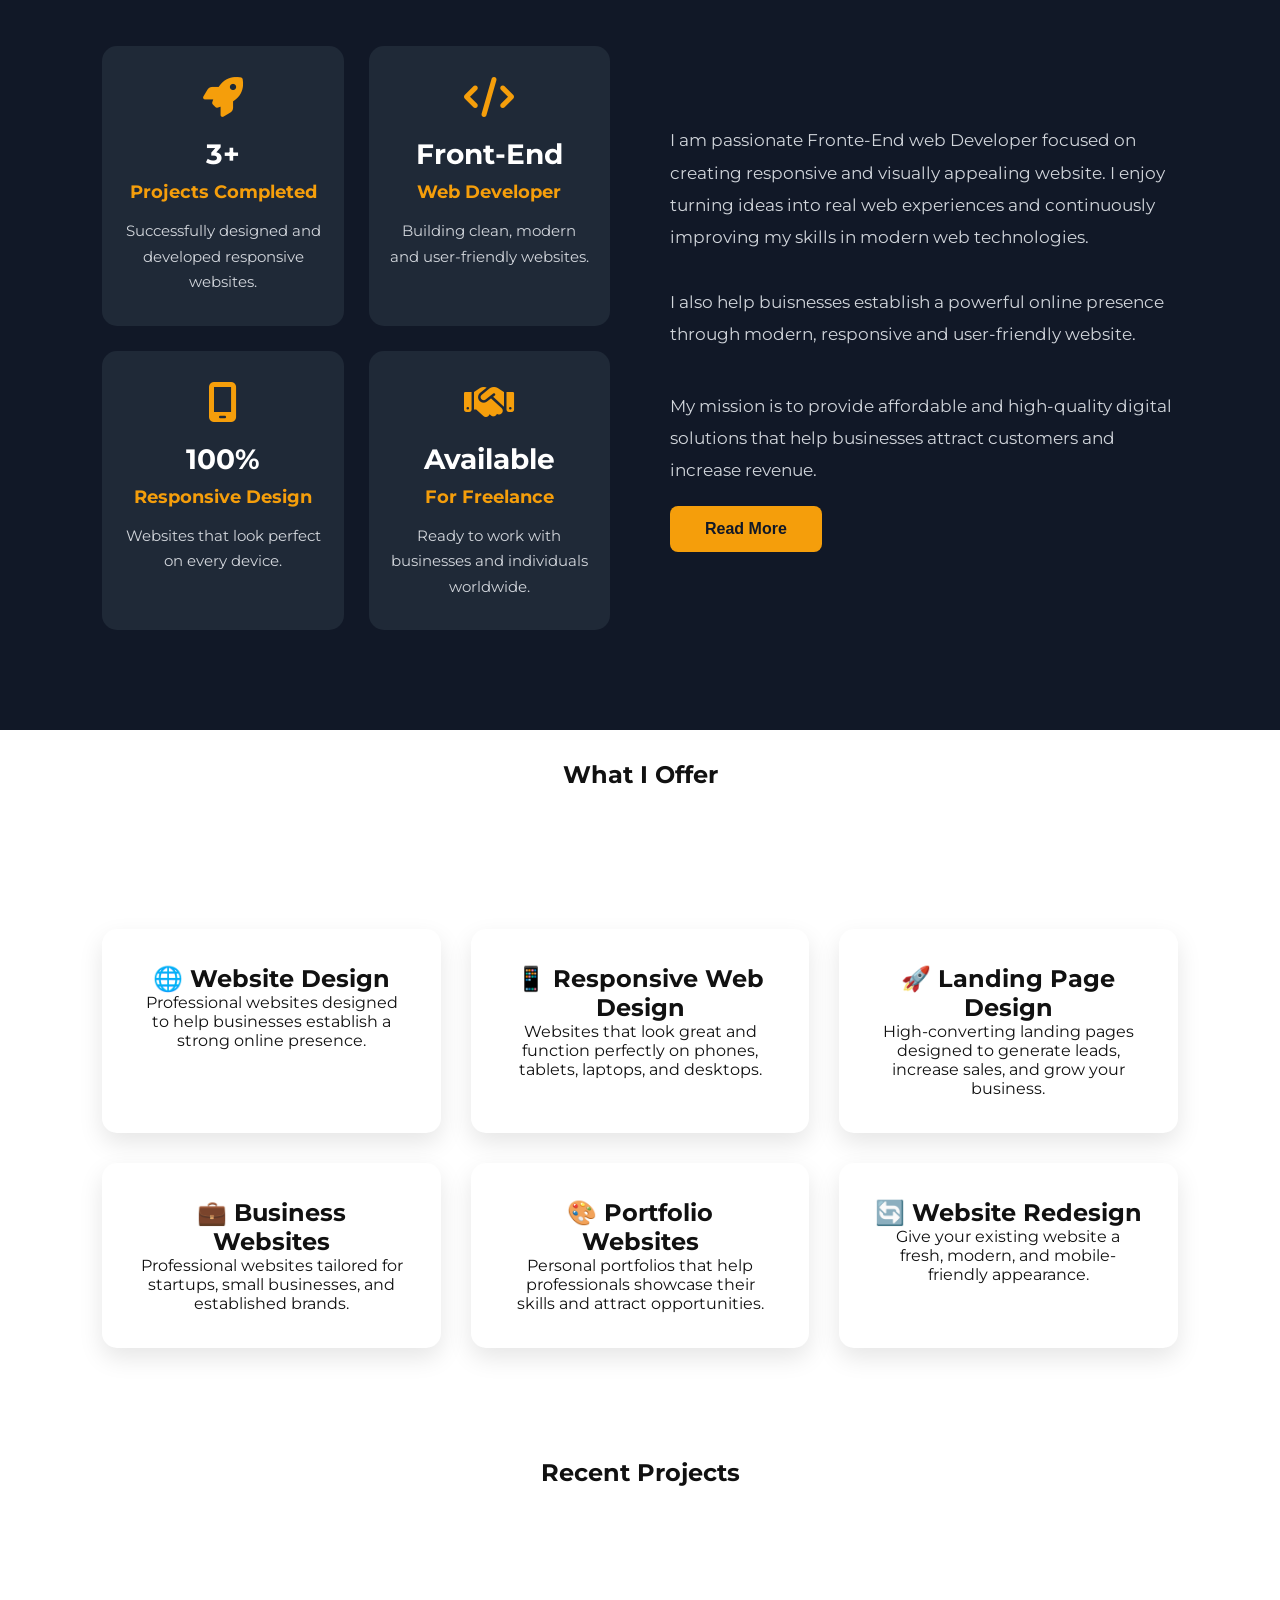
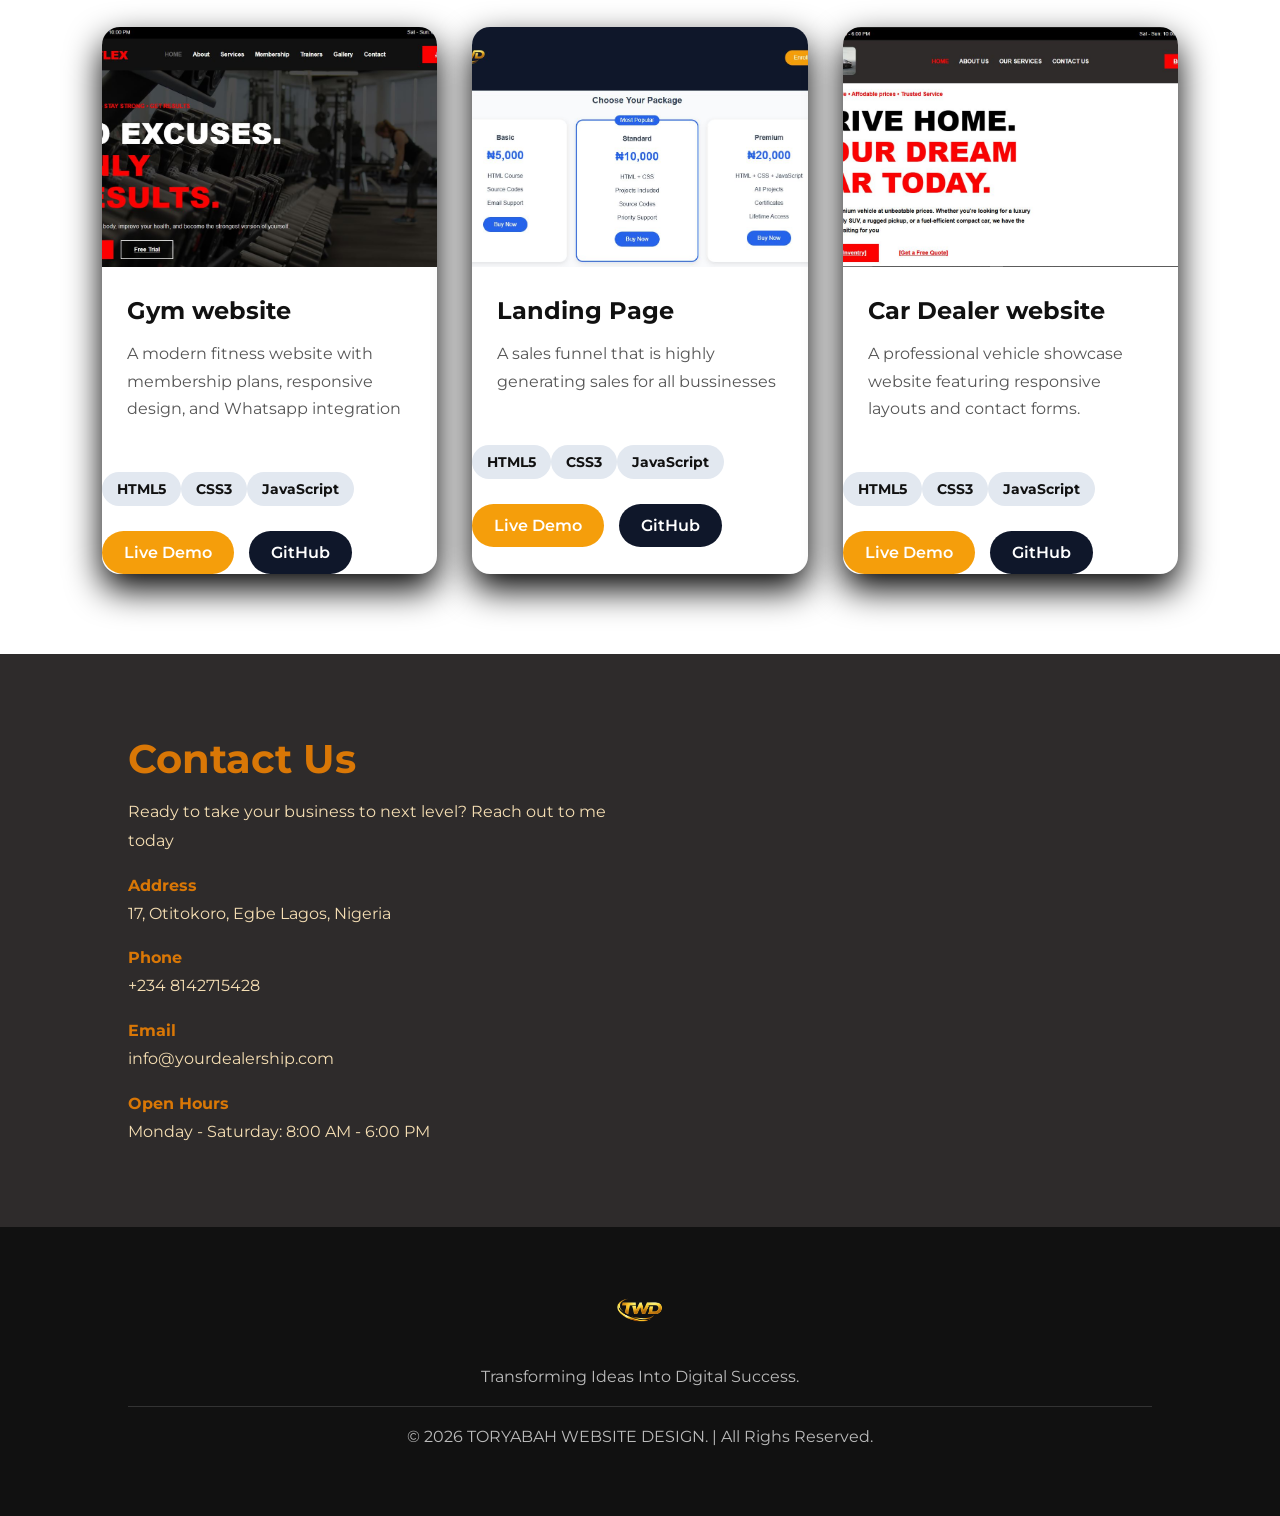
==== commit c698c094: "Initial website upload" ====
--- a/index.html
+++ b/index.html
@@ -45,7 +45,7 @@
             </p>
 
             <h1>Sulaimon <span>Toheeb</span></h1>
-            <h2>Front-End Web Developer</h2>
+            <h2>I am <span id="typing"></span></h2>
            
             <p class="description">
                 I create fast, responsive and modern websites that help businesses grow online. 
--- a/style.css
+++ b/style.css
@@ -4,8 +4,10 @@
             
         }
 
-         html{
+         html,
+         body{
             scroll-behavior: smooth;
+            width: 100%;
         }   
 
         @keyframes fadeIn{
@@ -80,18 +82,46 @@
                 position: absolute;
                 top: 100%;
                 right: -100%;
+                width: 100%;
+                left: auto;
                 background: #0F172A;
                 display: flex;
                 flex-direction: column;
                 text-align: center;
                 padding: 25px 0;
                 transition: .4s;
+                z-index: 999;
             }
             .nav-links.active{
                 right: 0;
             }  
         }  
 
+        /* HERO INTRO */
+
+        #typing{
+
+                color:#F59E0B;
+
+                font-weight:bold;
+
+                border-right:3px solid #F59E0B;
+
+                padding-right:5px;
+
+                animation:blink .8s infinite;
+
+                }
+
+                @keyframes blink{
+
+                50%{
+
+                border-color:transparent;
+
+                }
+
+                }
 
             /* HERO STYLING */
 
@@ -126,6 +156,7 @@
             font-size: 30px; margin: 20px 0;
             color: #cbd5e1;
          }
+
          .description {
             font-size: 18px;
             line-height: 1.8;
@@ -133,7 +164,7 @@
             margin-bottom: 35px;
          }
 
-         .hero-imgage {
+         .hero-image {
             flex: 1;
             display: flex;
             justify-content: center;
@@ -684,10 +715,10 @@
             .contact-page{
 
                 display: grid;
-                grid-template-columns: repeat(auto-fit, minmax(350px,1fr));
-
-                gap: 50px;
-                padding: 80px;
+                grid-template-columns: repeat(auto-fit, minmax(280px,1fr));
+
+                gap: 30px;
+                padding: 80px 8%;
             }
 
             .contact-info h2{
@@ -831,7 +862,10 @@
                 }
 
                 .footer img {
-                    width: 10%; float: left; top: auto;
+                    width: 70px; 
+                    display: block; 
+                    margin: 0 auto 20px;
+                    float: none;
                 }
 
                 .copyright {
